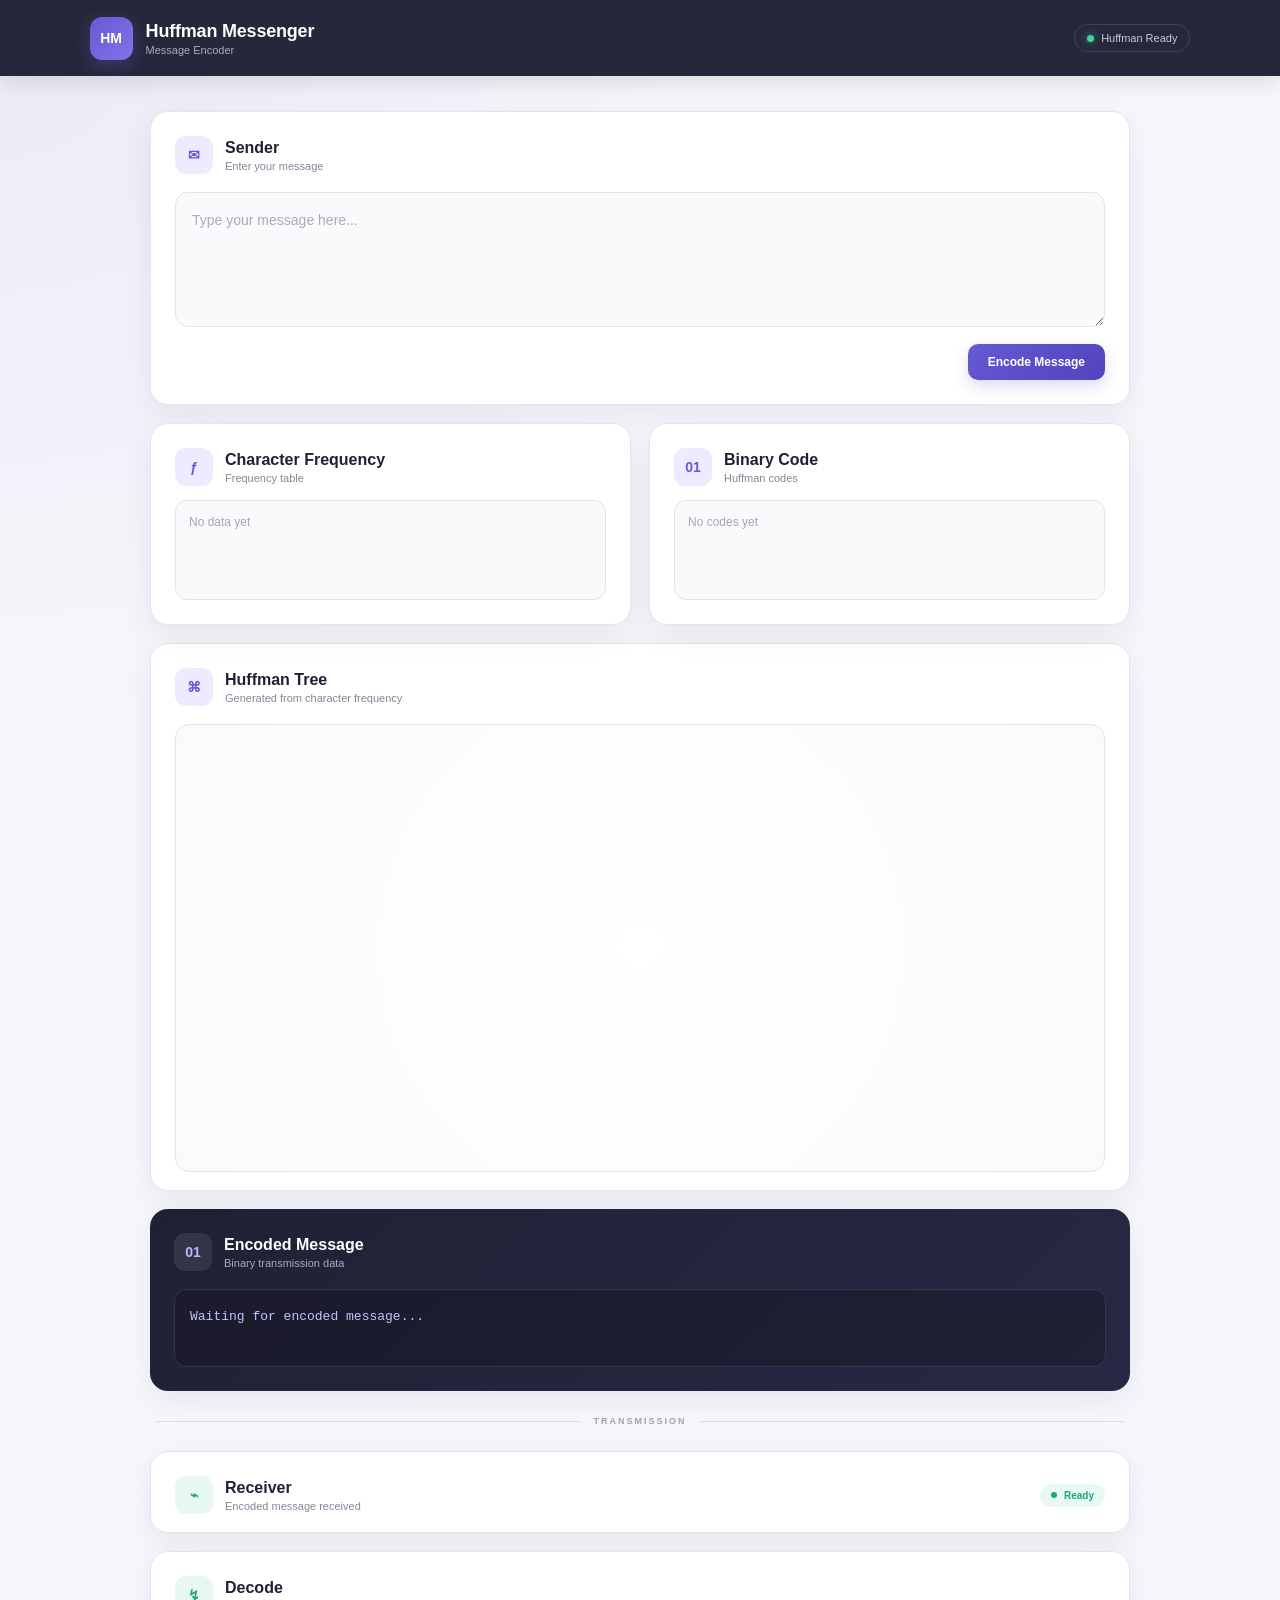
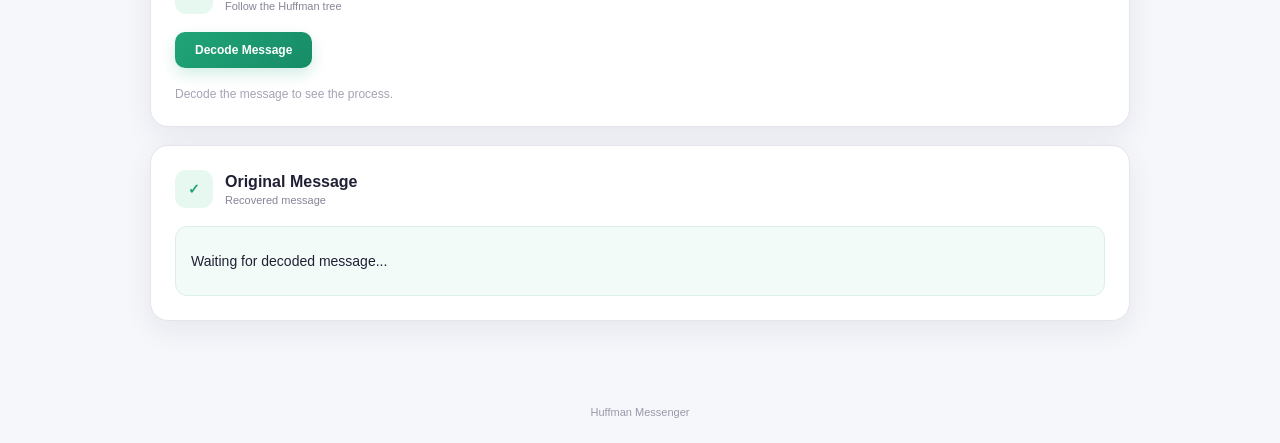
==== index.html @ 87ecc35c "Add files via upload" ====
<!DOCTYPE html>
<html lang="en">
<head>
    <meta charset="UTF-8">
    <meta name="viewport" content="width=device-width, initial-scale=1.0">

    <title>Huffman Messenger</title>

    <link rel="stylesheet" href="style.css">
</head>

<body>

<header class="topbar">

    <div class="brand">

        <div class="logo">
            HM
        </div>

        <div>
            <h1>Huffman Messenger</h1>
            <span>Message Encoder</span>
        </div>

    </div>

    <div class="status">
        <span></span>
        Huffman Ready
    </div>

</header>


<main>

    <!-- SENDER -->

    <section class="section sender">

        <div class="section-title">

            <div class="title-icon">
                ✉
            </div>

            <div>
                <h2>Sender</h2>
                <small>Enter your message</small>
            </div>

        </div>


        <textarea
            id="message"
            placeholder="Type your message here..."
        ></textarea>


        <div class="action-row">

            <button onclick="encodeMessage()">
                Encode Message
            </button>

        </div>

    </section>



    <!-- FREQUENCY + CODES -->

    <div class="grid-2">


        <!-- CHARACTER FREQUENCY -->

        <section class="section">

            <div class="section-title compact">

                <div class="title-icon purple">
                    ƒ
                </div>

                <div>
                    <h2>Character Frequency</h2>
                    <small>Frequency table</small>
                </div>

            </div>


            <div
                id="frequency"
                class="content-box"
            >

                <span class="placeholder">
                    No data yet
                </span>

            </div>

        </section>



        <!-- BINARY CODE -->

        <section class="section">

            <div class="section-title compact">

                <div class="title-icon purple">
                    01
                </div>

                <div>
                    <h2>Binary Code</h2>
                    <small>Huffman codes</small>
                </div>

            </div>


            <div
                id="codes"
                class="content-box"
            >

                <span class="placeholder">
                    No codes yet
                </span>

            </div>

        </section>

    </div>



    <!-- HUFFMAN TREE -->

    <section class="section tree-section">

        <div class="section-title">

            <div class="title-icon purple">
                ⌘
            </div>

            <div>
                <h2>Huffman Tree</h2>
                <small>Generated from character frequency</small>
            </div>

        </div>


        <div class="tree-scroll">

            <svg
                id="tree"
                aria-label="Huffman Tree"
            ></svg>

        </div>

    </section>



    <!-- ENCODED MESSAGE -->

    <section class="section encoded-section">

        <div class="section-title">

            <div class="title-icon dark">
                01
            </div>

            <div>
                <h2>Encoded Message</h2>
                <small>Binary transmission data</small>
            </div>

        </div>


        <div
            id="encoded"
            class="encoded-box"
        >
            Waiting for encoded message...
        </div>

    </section>



    <!-- TRANSMISSION -->

    <div class="transfer">

        <span></span>

        <b>
            TRANSMISSION
        </b>

        <span></span>

    </div>



    <!-- RECEIVER -->

    <section class="section receiver">

        <div class="receiver-head">

            <div class="section-title">

                <div class="title-icon green">
                    ⌁
                </div>

                <div>
                    <h2>Receiver</h2>
                    <small>Encoded message received</small>
                </div>

            </div>


            <div class="received-badge">

                <i></i>
                Ready

            </div>

        </div>

    </section>



    <!-- DECODE -->

    <section class="section receiver-section">

        <div class="section-title">

            <div class="title-icon green">
                ↯
            </div>

            <div>
                <h2>Decode</h2>
                <small>Follow the Huffman tree</small>
            </div>

        </div>


        <button
            class="decode-button"
            onclick="decodeMessage()"
        >
            Decode Message
        </button>


        <div
            id="decodeProcess"
            class="decode-table"
        >

            <span class="placeholder">
                Decode the message to see the process.
            </span>

        </div>

    </section>



    <!-- ORIGINAL MESSAGE -->

    <section class="section original">

        <div class="section-title">

            <div class="title-icon green">
                ✓
            </div>

            <div>
                <h2>Original Message</h2>
                <small>Recovered message</small>
            </div>

        </div>


        <div
            id="finalMessage"
            class="final-message"
        >
            Waiting for decoded message...
        </div>

    </section>

</main>



<footer>
    Huffman Messenger
</footer>



<script src="script.js"></script>

</body>
</html>
---- style.css ----
:root {
    --purple: #6758d4;
    --purple-dark: #5144bd;
    --green: #20a477;
    --dark: #202035;
    --text: #303044;
    --muted: #858598;
    --border: #e4e4ec;
    --background: #f6f7fb;
    --white: #ffffff;
    --shadow: 0 10px 30px rgba(32, 32, 53, 0.07);
}

* {
    box-sizing: border-box;
    margin: 0;
    padding: 0;
}

html {
    scroll-behavior: smooth;
}

body {
    font-family: Inter, "Segoe UI", Arial, sans-serif;
    background:
        radial-gradient(circle at top left, rgba(103, 88, 212, 0.08), transparent 30%),
        var(--background);
    color: var(--text);
    min-height: 100vh;
}


/* =========================
   TOP BAR
========================= */

.topbar {
    position: sticky;
    top: 0;
    z-index: 100;

    height: 76px;
    padding: 0 7%;

    display: flex;
    align-items: center;
    justify-content: space-between;

    background: rgba(32, 32, 53, 0.97);
    backdrop-filter: blur(12px);

    color: white;
    box-shadow: 0 5px 25px rgba(0, 0, 0, 0.12);
}

.brand {
    display: flex;
    align-items: center;
    gap: 13px;
}

.logo {
    width: 43px;
    height: 43px;

    display: flex;
    align-items: center;
    justify-content: center;

    border-radius: 12px;

    background: linear-gradient(
        135deg,
        var(--purple),
        #8174e8
    );

    font-size: 14px;
    font-weight: 800;

    box-shadow: 0 5px 15px rgba(103, 88, 212, 0.35);
}

.brand h1 {
    font-size: 18px;
    font-weight: 700;
    letter-spacing: -0.2px;
}

.brand span {
    display: block;
    margin-top: 2px;

    font-size: 11px;
    color: #aaaabd;
}

.status {
    display: flex;
    align-items: center;
    gap: 7px;

    padding: 7px 12px;

    border: 1px solid rgba(255,255,255,0.12);
    border-radius: 20px;

    font-size: 11px;
    color: #c8c8d8;
}

.status span {
    width: 7px;
    height: 7px;

    border-radius: 50%;
    background: #3dd69a;

    box-shadow: 0 0 10px rgba(61, 214, 154, 0.7);
}


/* =========================
   MAIN
========================= */

main {
    width: min(100% - 32px, 980px);
    margin: 35px auto 60px;
}


/* =========================
   SECTIONS
========================= */

.section {
    margin-bottom: 18px;
    padding: 24px;

    background: var(--white);

    border: 1px solid var(--border);
    border-radius: 18px;

    box-shadow: var(--shadow);
}

.section-title {
    display: flex;
    align-items: center;
    gap: 12px;

    margin-bottom: 18px;
}

.section-title.compact {
    margin-bottom: 14px;
}

.section-title h2 {
    font-size: 16px;
    font-weight: 700;
    color: var(--dark);
}

.section-title small {
    display: block;
    margin-top: 3px;

    font-size: 11px;
    color: var(--muted);
}

.title-icon {
    width: 38px;
    height: 38px;

    flex-shrink: 0;

    display: flex;
    align-items: center;
    justify-content: center;

    border-radius: 11px;

    background: #eeeaff;
    color: var(--purple);

    font-size: 14px;
    font-weight: 800;
}

.title-icon.purple {
    background: #eeeaff;
    color: var(--purple);
}

.title-icon.green {
    background: #e7f8f1;
    color: var(--green);
}

.title-icon.dark {
    background: #ececf2;
    color: var(--dark);
}


/* =========================
   TEXTAREA
========================= */

textarea {
    width: 100%;
    min-height: 135px;

    padding: 16px;

    resize: vertical;

    border: 1px solid var(--border);
    border-radius: 13px;

    background: #fafafd;

    color: var(--text);

    font-family: inherit;
    font-size: 14px;
    line-height: 1.6;

    outline: none;

    transition: 0.2s;
}

textarea:focus {
    border-color: var(--purple);

    background: white;

    box-shadow:
        0 0 0 3px rgba(103, 88, 212, 0.09);
}

textarea::placeholder {
    color: #aaaabb;
}


/* =========================
   BUTTON
========================= */

.action-row {
    display: flex;
    justify-content: flex-end;

    margin-top: 13px;
}

button {
    border: none;
    outline: none;

    padding: 11px 20px;

    border-radius: 10px;

    background: linear-gradient(
        135deg,
        var(--purple),
        var(--purple-dark)
    );

    color: white;

    font-family: inherit;
    font-size: 12px;
    font-weight: 700;

    cursor: pointer;

    box-shadow:
        0 6px 15px rgba(103, 88, 212, 0.22);

    transition: 0.2s;
}

button:hover {
    transform: translateY(-1px);

    box-shadow:
        0 8px 18px rgba(103, 88, 212, 0.28);
}

button:active {
    transform: translateY(0);
}


/* =========================
   TWO COLUMN
========================= */

.grid-2 {
    display: grid;
    grid-template-columns: 1fr 1fr;
    gap: 18px;
}


/* =========================
   CONTENT BOX
========================= */

.content-box {
    min-height: 100px;
    max-height: 230px;

    padding: 13px;

    overflow: auto;

    border: 1px solid var(--border);
    border-radius: 12px;

    background: #fafafd;

    font-size: 13px;
}

.placeholder {
    color: #a4a4b4;
    font-size: 12px;
}


/* =========================
   TABLES
========================= */

.content-box table {
    width: 100%;
    border-collapse: collapse;
}

.content-box th {
    padding: 9px 7px;

    background: #f0effb;

    color: var(--purple);

    font-size: 11px;
    font-weight: 700;

    text-align: left;
}

.content-box td {
    padding: 8px 7px;

    border-bottom: 1px solid #eeeeF4;

    font-size: 12px;
}

.content-box tr:last-child td {
    border-bottom: none;
}


/* =========================
   TREE
========================= */

.tree-section {
    padding-bottom: 18px;
}

.tree-scroll {
    width: 100%;

    min-height: 410px;
    max-height: 510px;

    overflow: auto;

    padding: 8px;

    border: 1px solid var(--border);
    border-radius: 14px;

    background:
        radial-gradient(
            circle at center,
            #ffffff,
            #fafafd
        );

    overscroll-behavior: contain;

    scrollbar-width: thin;
    scrollbar-color: #b9b5df #f0f0f5;
}

.tree-scroll::-webkit-scrollbar {
    width: 9px;
    height: 9px;
}

.tree-scroll::-webkit-scrollbar-track {
    background: #f0f0f5;
    border-radius: 10px;
}

.tree-scroll::-webkit-scrollbar-thumb {
    background: #b9b5df;
    border-radius: 10px;
}

.tree-scroll::-webkit-scrollbar-thumb:hover {
    background: var(--purple);
}

#tree {
    display: block;

    min-width: 700px;

    height: 430px;
}


/* Tree lines */

.tree-line {
    stroke: #bdb9d7;
    stroke-width: 1.7;
}

.tree-bit {
    fill: var(--purple);

    font-size: 11px;
    font-weight: 700;
}


/* Tree nodes */

.tree-node {
    stroke-width: 2;
}

.tree-node.internal {
    fill: #eeeaff;
    stroke: var(--purple);
}

.tree-node.leaf {
    fill: #e6f8f1;
    stroke: var(--green);
}

.tree-label {
    fill: var(--dark);

    font-size: 11px;
    font-weight: 700;

    text-anchor: middle;
}

.tree-frequency {
    fill: var(--muted);

    font-size: 10px;

    text-anchor: middle;
}


/* =========================
   ENCODED
========================= */

.encoded-section {
    background:
        linear-gradient(
            135deg,
            #202035,
            #282844
        );

    border: none;
}

.encoded-section .section-title h2 {
    color: white;
}

.encoded-section .section-title small {
    color: #aaaabd;
}

.encoded-section .title-icon {
    background: rgba(255,255,255,0.09);
    color: #bcb5ff;
}

.encoded-box {
    min-height: 78px;
    max-height: 180px;

    padding: 15px;

    overflow: auto;

    border: 1px solid rgba(255,255,255,0.1);
    border-radius: 12px;

    background: rgba(0,0,0,0.18);

    color: #bfc6ff;

    font-family: "Courier New", monospace;
    font-size: 13px;
    line-height: 1.8;

    word-break: break-all;
}


/* =========================
   TRANSMISSION
========================= */

.transfer {
    display: flex;
    align-items: center;
    gap: 12px;

    margin: 25px 5px;

    color: #a0a0b0;

    font-size: 9px;
    font-weight: 800;
    letter-spacing: 2px;
}

.transfer span {
    height: 1px;
    flex: 1;

    background: #dedee8;
}


/* =========================
   RECEIVER
========================= */

.receiver {
    padding-bottom: 18px;
}

.receiver-head {
    display: flex;
    align-items: center;
    justify-content: space-between;
}

.receiver-head .section-title {
    margin-bottom: 0;
}

.received-badge {
    display: flex;
    align-items: center;
    gap: 7px;

    padding: 6px 11px;

    border-radius: 20px;

    background: #e8f8f2;

    color: var(--green);

    font-size: 10px;
    font-weight: 700;
}

.received-badge i {
    width: 6px;
    height: 6px;

    border-radius: 50%;

    background: var(--green);
}


/* =========================
   DECODE
========================= */

.receiver-section {
    overflow: hidden;
}

.decode-button {
    background: linear-gradient(
        135deg,
        var(--green),
        #178c67
    );

    box-shadow:
        0 6px 15px rgba(32, 164, 119, 0.2);
}

.decode-button:hover {
    box-shadow:
        0 8px 18px rgba(32, 164, 119, 0.28);
}

.decode-table {
    margin-top: 16px;

    max-width: 100%;

    overflow-x: auto;
}

.decode-table table {
    width: 100%;
    min-width: 650px;

    border-collapse: collapse;
}

.decode-table th {
    padding: 10px;

    background: #f0effb;

    color: var(--purple);

    font-size: 11px;

    text-align: left;
}

.decode-table td {
    padding: 9px 10px;

    border-bottom: 1px solid #eeeeF4;

    font-size: 11px;

    white-space: nowrap;
}


/* =========================
   FINAL MESSAGE
========================= */

.final-message {
    min-height: 70px;

    display: flex;
    align-items: center;

    padding: 15px;

    border-radius: 12px;

    border: 1px solid #dcefe8;

    background: #f3fbf8;

    color: var(--dark);

    font-size: 14px;
    line-height: 1.6;

    word-break: break-word;
}


/* =========================
   FOOTER
========================= */

footer {
    padding: 25px;

    text-align: center;

    color: #9999aa;

    font-size: 11px;
}


/* =========================
   SCROLLBAR
========================= */

* {
    scrollbar-width: thin;
    scrollbar-color: #c5c2dc transparent;
}


/* =========================
   RESPONSIVE
========================= */

@media (max-width: 700px) {

    .topbar {
        height: auto;
        min-height: 70px;

        padding: 12px 18px;
    }

    .status {
        display: none;
    }

    main {
        width: min(100% - 20px, 980px);

        margin-top: 20px;
    }

    .grid-2 {
        grid-template-columns: 1fr;
    }

    .section {
        padding: 18px;
        border-radius: 15px;
    }

    .tree-scroll {
        max-height: 430px;
    }

    #tree {
        min-width: 700px;
    }
}


@media (max-width: 450px) {

    .brand h1 {
        font-size: 15px;
    }

    .brand span {
        font-size: 10px;
    }

    .logo {
        width: 38px;
        height: 38px;
    }

    .section-title h2 {
        font-size: 14px;
    }

    .section-title small {
        font-size: 10px;
    }

    .title-icon {
        width: 34px;
        height: 34px;
    }

    textarea {
        min-height: 120px;
    }

    .action-row {
        justify-content: stretch;
    }

    .action-row button {
        width: 100%;
    }

    .decode-button {
        width: 100%;
    }
}
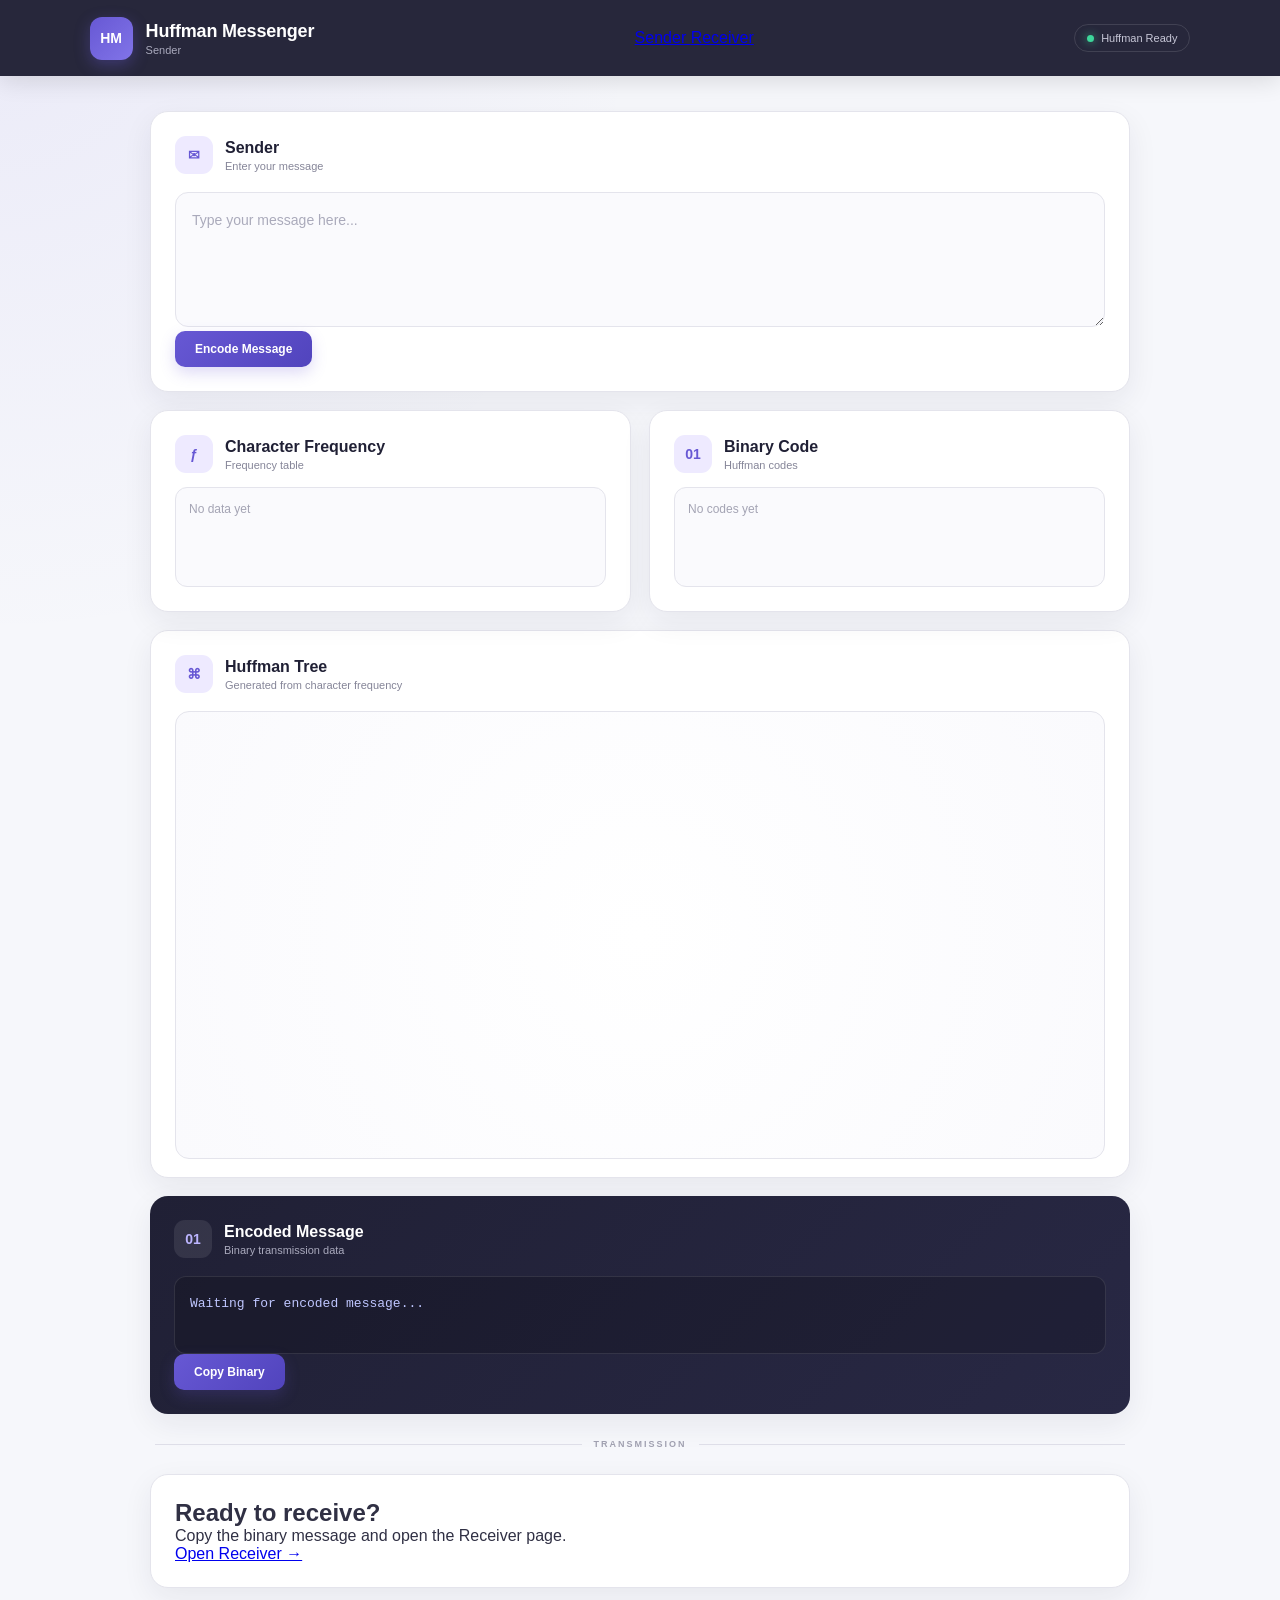
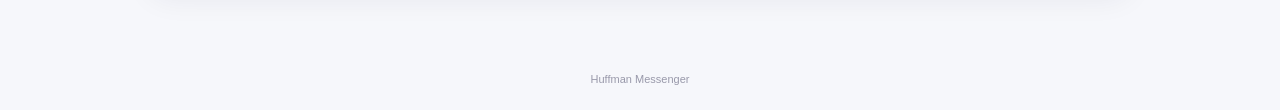
==== commit 31b30c8d: "Update Pattern" ====
--- a/index.html
+++ b/index.html
@@ -1,10 +1,11 @@
 <!DOCTYPE html>
 <html lang="en">
+
 <head>
     <meta charset="UTF-8">
     <meta name="viewport" content="width=device-width, initial-scale=1.0">
 
-    <title>Huffman Messenger</title>
+    <title>Huffman Messenger - Sender</title>
 
     <link rel="stylesheet" href="style.css">
 </head>
@@ -21,10 +22,22 @@
 
         <div>
             <h1>Huffman Messenger</h1>
-            <span>Message Encoder</span>
-        </div>
-
-    </div>
+            <span>Sender</span>
+        </div>
+
+    </div>
+
+
+    <nav>
+        <a href="index.html" class="active">
+            Sender
+        </a>
+
+        <a href="receiver.html">
+            Receiver
+        </a>
+    </nav>
+
 
     <div class="status">
         <span></span>
@@ -60,16 +73,11 @@
         ></textarea>
 
 
-        <div class="action-row">
-
-            <button onclick="encodeMessage()">
-                Encode Message
-            </button>
-
-        </div>
-
-    </section>
-
+        <button onclick="encodeMessage()">
+            Encode Message
+        </button>
+
+    </section>
 
 
     <!-- FREQUENCY + CODES -->
@@ -77,7 +85,7 @@
     <div class="grid-2">
 
 
-        <!-- CHARACTER FREQUENCY -->
+        <!-- FREQUENCY -->
 
         <section class="section">
 
@@ -109,8 +117,7 @@
         </section>
 
 
-
-        <!-- BINARY CODE -->
+        <!-- CODES -->
 
         <section class="section">
 
@@ -144,7 +151,6 @@
     </div>
 
 
-
     <!-- HUFFMAN TREE -->
 
     <section class="section tree-section">
@@ -157,7 +163,9 @@
 
             <div>
                 <h2>Huffman Tree</h2>
-                <small>Generated from character frequency</small>
+                <small>
+                    Generated from character frequency
+                </small>
             </div>
 
         </div>
@@ -173,7 +181,6 @@
         </div>
 
     </section>
-
 
 
     <!-- ENCODED MESSAGE -->
@@ -201,8 +208,18 @@
             Waiting for encoded message...
         </div>
 
-    </section>
-
+
+        <div class="button-row">
+
+            <button
+                onclick="copyBinary()"
+            >
+                Copy Binary
+            </button>
+
+        </div>
+
+    </section>
 
 
     <!-- TRANSMISSION -->
@@ -220,110 +237,27 @@
     </div>
 
 
-
-    <!-- RECEIVER -->
-
-    <section class="section receiver">
-
-        <div class="receiver-head">
-
-            <div class="section-title">
-
-                <div class="title-icon green">
-                    ⌁
-                </div>
-
-                <div>
-                    <h2>Receiver</h2>
-                    <small>Encoded message received</small>
-                </div>
-
-            </div>
-
-
-            <div class="received-badge">
-
-                <i></i>
-                Ready
-
-            </div>
-
-        </div>
-
-    </section>
-
-
-
-    <!-- DECODE -->
-
-    <section class="section receiver-section">
-
-        <div class="section-title">
-
-            <div class="title-icon green">
-                ↯
-            </div>
-
-            <div>
-                <h2>Decode</h2>
-                <small>Follow the Huffman tree</small>
-            </div>
-
-        </div>
-
-
-        <button
-            class="decode-button"
-            onclick="decodeMessage()"
+    <!-- NEXT PAGE -->
+
+    <section class="section next-page">
+
+        <h2>Ready to receive?</h2>
+
+        <p>
+            Copy the binary message and open the Receiver page.
+        </p>
+
+
+        <a
+            href="receiver.html"
+            class="receiver-link"
         >
-            Decode Message
-        </button>
-
-
-        <div
-            id="decodeProcess"
-            class="decode-table"
-        >
-
-            <span class="placeholder">
-                Decode the message to see the process.
-            </span>
-
-        </div>
-
-    </section>
-
-
-
-    <!-- ORIGINAL MESSAGE -->
-
-    <section class="section original">
-
-        <div class="section-title">
-
-            <div class="title-icon green">
-                ✓
-            </div>
-
-            <div>
-                <h2>Original Message</h2>
-                <small>Recovered message</small>
-            </div>
-
-        </div>
-
-
-        <div
-            id="finalMessage"
-            class="final-message"
-        >
-            Waiting for decoded message...
-        </div>
+            Open Receiver →
+        </a>
 
     </section>
 
 </main>
-
 
 
 <footer>
@@ -331,8 +265,8 @@
 </footer>
 
 
-
 <script src="script.js"></script>
 
 </body>
-</html>+
+</html>
